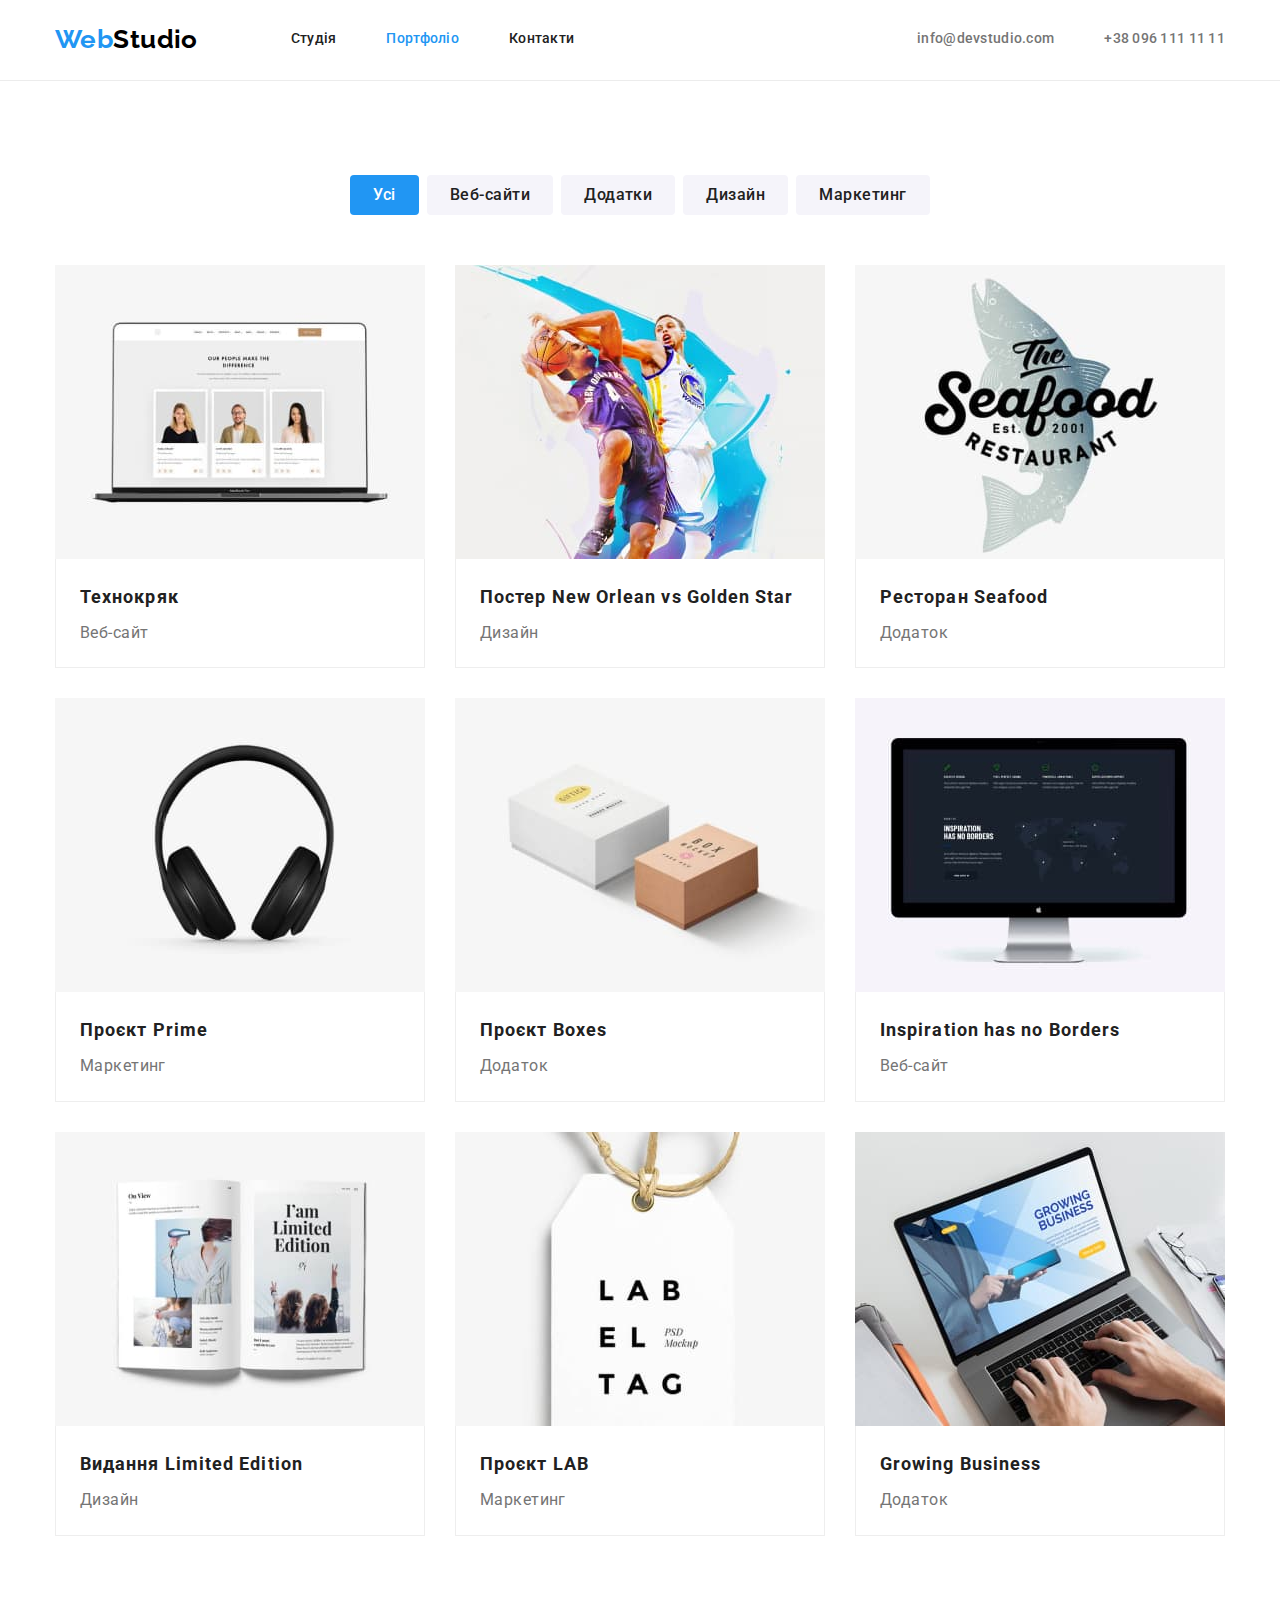
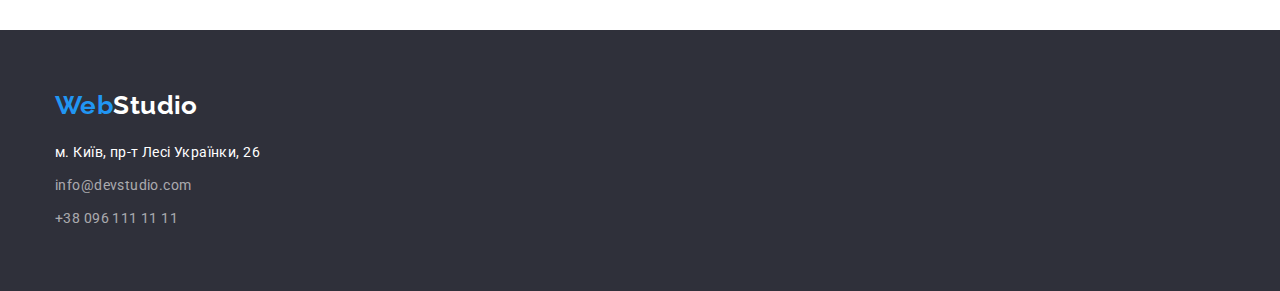
==== portfolio.html @ bf93a86b "Initial commit" ====
<!DOCTYPE html>
<html lang="uk">
  <head>
    <meta charset="UTF-8" />
    <meta http-equiv="X-UA-Compatible" content="IE=edge" />
    <meta name="viewport" content="width=device-width, initial-scale=1.0" />
    <title>WebStudio</title>
    <link rel="preconnect" href="https://fonts.googleapis.com" />
    <link rel="preconnect" href="https://fonts.gstatic.com" crossorigin />
    <link
      href="https://fonts.googleapis.com/css2?family=Raleway:wght@700&family=Roboto:wght@400;500;700;900&display=swap"
      rel="stylesheet"
    />
    <link
      rel="stylesheet"
      href="https://cdnjs.cloudflare.com/ajax/libs/modern-normalize/1.1.0/modern-normalize.min.css"
    />
    <link rel="stylesheet" href="./css/styles.css" />
  </head>
  <body>
    <!-- Шапка сайту -->
    <header class="header">
      <div class="container header-items">
        <nav class="site-nav">
          <a href="./index.html" class="logo-header link"
            >Web<span class="logo-black">Studio</span></a
          >
          <ul class="site-nav-list list">
            <li class="site-nav-item">
              <a class="site-nav-link link" href="./index.html">Студія</a>
            </li>
            <li class="site-nav-item">
              <a class="site-nav-link link current" href="./portfolio.html"
                >Портфоліо</a
              >
            </li>
            <li class="site-nav-item">
              <a class="site-nav-link link" href="">Контакти</a>
            </li>
          </ul>
        </nav>

        <ul class="contacts list">
          <li class="contact-item">
            <a class="contact-link link" href="mailto:info@devstudio.com"
              >info@devstudio.com</a
            >
          </li>
          <li class="contact-item">
            <a class="contact-link link" href="tell:+380961111111"
              >+38 096 111 11 11</a
            >
          </li>
        </ul>
      </div>
    </header>

    <!-- Основний і унікальний контент -->
    <main>
      <section class="section">
        <div class="container">
          <h1 class="section-title projects visually-hidden">Портфоліо</h1>
          <ul class="projects-filter list">
            <li class="projects-item-button">
              <button type="button" class="btn projects-button current">
                Усі
              </button>
            </li>
            <li class="projects-item-button">
              <button type="button" class="btn projects-button">
                Веб-сайти
              </button>
            </li>
            <li class="projects-item-button">
              <button type="button" class="btn projects-button">Додатки</button>
            </li>
            <li class="projects-item-button">
              <button type="button" class="btn projects-button">Дизайн</button>
            </li>
            <li class="projects-item-button">
              <button type="button" class="btn projects-button">
                Маркетинг
              </button>
            </li>
          </ul>

          <ul class="project-list list">
            <li class="project-item">
              <a href="" class="project-link link">
                <img
                  src="./images/portfolio-1.jpg"
                  alt="Сторінка веб-сайту на екрані лептопа"
                  width="370"
                  height="294"
                />
                <div class="project-description">
                  <h2 class="project-title">Технокряк</h2>
                  <p class="project-type">Веб-сайт</p>
                </div></a
              >
            </li>
            <li class="project-item">
              <a href="" class="project-link link"
                ><img
                  src="./images/portfolio-2.jpg"
                  alt="Два баскетболісти грають у м'яч"
                  width="370"
                  height="294"
                />
                <div class="project-description">
                  <h2 class="project-title">
                    Постер <span lang="en">New Orlean vs Golden Star</span>
                  </h2>
                  <p class="project-type">Дизайн</p>
                </div></a
              >
            </li>
            <li class="project-item">
              <a href="" class="project-link link"
                ><img
                  src="./images/portfolio-3.jpg"
                  alt="Логотип ресторану"
                  width="370"
                  height="294"
                />
                <div class="project-description">
                  <h2 class="project-title">
                    Ресторан <span lang="en">Seafood</span>
                  </h2>
                  <p class="project-type">Додаток</p>
                </div></a
              >
            </li>
            <li class="project-item">
              <a href="" class="project-link link"
                ><img
                  src="./images/portfolio-4.jpg"
                  alt="Навушники"
                  width="370"
                  height="294"
                />
                <div class="project-description">
                  <h2 class="project-title">
                    Проєкт <span lang="en">Prime</span>
                  </h2>
                  <p class="project-type">Маркетинг</p>
                </div></a
              >
            </li>
            <li class="project-item">
              <a href="" class="project-link link"
                ><img
                  src="./images/portfolio-5.jpg"
                  alt="Дві коробки"
                  width="370"
                  height="294"
                />
                <div class="project-description">
                  <h2 class="project-title">
                    Проєкт <span lang="en">Boxes</span>
                  </h2>
                  <p class="project-type">Додаток</p>
                </div></a
              >
            </li>
            <li class="project-item">
              <a href="" class="project-link link"
                ><img
                  src="./images/portfolio-6.jpg"
                  alt="Сторінка веб-сайту на моніторі"
                  width="370"
                  height="294"
                />
                <div class="project-description">
                  <h2 class="project-title" lang="en">
                    Inspiration has no Borders
                  </h2>
                  <p class="project-type">Веб-сайт</p>
                </div></a
              >
            </li>
            <li class="project-item">
              <a href="" class="project-link link"
                ><img
                  src="./images/portfolio-7.jpg"
                  alt="Розворот друкованого видання"
                  width="370"
                  height="294"
                />
                <div class="project-description">
                  <h2 class="project-title">
                    Видання <span lang="en"> Limited Edition</span>
                  </h2>
                  <p class="project-type">Дизайн</p>
                </div></a
              >
            </li>
            <li class="project-item">
              <a href="" class="project-link link"
                ><img
                  src="./images/portfolio-8.jpg"
                  alt="Паперова лейба з текстом"
                  width="370"
                  height="294"
                />
                <div class="project-description">
                  <h2 class="project-title">
                    Проєкт <span lang="en">LAB</span>
                  </h2>
                  <p class="project-type">Маркетинг</p>
                </div></a
              >
            </li>
            <li class="project-item">
              <a href="" class="project-link link"
                ><img
                  src="./images/portfolio-9.jpg"
                  alt="Сторінка додатку на екрані лептопу"
                  width="370"
                  height="294"
                />
                <div class="project-description">
                  <h2 class="project-title" lang="en">Growing Business</h2>
                  <p class="project-type">Додаток</p>
                </div></a
              >
            </li>
          </ul>
        </div>
      </section>
    </main>
    <!-- Футер -->
    <footer class="footer">
      <div class="container">
        <a href="./index.html" class="logo-footer link"
          >Web<span class="logo-white">Studio</span></a
        >
        <address class="address">
          <ul class="address-list list">
            <li class="address-item">
              <a
                class="address-link primary link"
                href="https://goo.gl/maps/5jb4CAZ57KKGYozQA"
                target="_blank"
                rel="noopener noreferrer nofollow"
                >м. Київ, пр-т Лесі Українки, 26</a
              >
            </li>
            <li class="address-item">
              <a
                class="address-link secondary link"
                href="mailto:info@devstudio.com"
                >info@devstudio.com</a
              >
            </li>
            <li class="address-item">
              <a class="address-link secondary link" href="tell:+380961111111"
                >+38 096 111 11 11</a
              >
            </li>
          </ul>
        </address>
      </div>
    </footer>
  </body>
</html>
---- css/styles.css ----
:root {
  --header-bg: #ffffff;
  --header-frame: #ececec;
  --logo-black: #000000;
  --primary-text-color: #757575;
  --secondary-text-color: #212121;
  --accent-color: #2196f3;
  /* --figma-bg: #f5f5f5; */
  --secondary-bg: #f5f4fa;
  --container-bg: #eeeeee;
  --footer-bg: #2f303a;
  --text-footer-color: rgba(255, 255, 255, 0.6);
}

/* * {
  outline: 1px solid tomato;
} */

body {
  background-color: var(--header-bg);
  color: var(--primary-text-color);

  font-family: Roboto, sans-serif;
  font-size: 14px;
  letter-spacing: 0.03em;
}

/* класи утиліти */

.container {
  width: 1200px;
  padding: 0 15px;
  margin: 0 auto;
}

h1,
h2,
h3,
h4,
h5,
h6,
p {
  margin: 0;
}

ul,
ol {
  margin: 0;
  padding-left: 0;
}

img {
  display: block;
}

.list {
  list-style: none;
}

.link {
  text-decoration: none;
}

.visually-hidden {
  position: absolute;
  width: 1px;
  height: 1px;
  margin: -1px;
  border: 0;
  padding: 0;

  white-space: nowrap;
  clip-path: inset(100%);
  clip: rect(0 0 0 0);
  overflow: hidden;
}

.btn {
  display: inline-block;
  border: 1px solid transparent;
  border-radius: 4px;

  font-family: inherit;
  font-size: 16px;
  text-align: center;
  cursor: pointer;
}

.section {
  padding-top: 94px;
  padding-bottom: 94px;
  background-color: var(--header-bg);
}

/* хедер */
.header {
  background-color: var(--header-bg);
  border-bottom: 1px solid var(--header-frame);
  padding-top: 24px;
  padding-bottom: 25px;
}

.header-items {
  display: flex;
  justify-content: space-between;
  align-items: center;
}

/* логотип */

.logo-header {
  display: block;
  margin-right: 93px;

  font-family: Raleway, sans-serif;
  color: var(--accent-color);
  font-weight: 700;
  font-size: 26px;
  line-height: 1.19;
}

.logo-black {
  color: var(--logo-black);
}

/* навігація і контакти */

.site-nav {
  display: flex;
  align-items: center;
}

.site-nav-list {
  display: flex;
  gap: 50px;
}

/* .site-nav-item:not(:last-child) {
  margin-right: 50px;
} */

.site-nav-link.link {
  display: block;

  color: var(--secondary-text-color);
  font-weight: 500;
  line-height: 1.14;
  letter-spacing: 0.02em;
  /* padding-top: 7.5px;
  padding-bottom: 7.5px; */
}

.site-nav-link:hover,
.site-nav-link:focus {
  color: var(--accent-color);
}

.site-nav-link.current {
  color: var(--accent-color);
}

.contacts {
  display: flex;
  gap: 50px;
}

/* .contact-item:not(:last-child) {
  margin-right: 50px;
} */

.contact-link {
  display: block;
  /* padding-top: 32px;
  padding-bottom: 32px; */

  color: var(--primary-text-color);
  font-weight: 500;
  line-height: 1.14;
  letter-spacing: 0.02em;
}

.contact-link:hover,
.contact-link:focus {
  color: var(--accent-color);
}

/* секція hero */

.hero {
  background-color: var(--footer-bg);
  text-align: center;
  padding-top: 200px;
  padding-bottom: 200px;
}

.hero-title {
  margin-bottom: 30px;
  width: 696px;
  margin-left: auto;
  margin-right: auto;

  color: var(--header-bg);
  font-weight: 900;
  font-size: 44px;
  line-height: 1.36;
  letter-spacing: 0.06em;
  text-transform: uppercase;
}

.hero-button {
  padding: 10px 32px;
  min-width: 216px;
  margin: 0 auto;

  background-color: var(--accent-color);
  color: var(--header-bg);
  /* box-shadow: 0px 4px 4px rgba(0, 0, 0, 0.15); */
  filter: drop-shadow(0px 4px 4px rgba(0, 0, 0, 0.25));

  font-weight: 700;
  line-height: 1.8;
  display: flex;
  letter-spacing: 0.06em;
}

/* секції Наші переваги і Чим ми займаємося */

.section-title {
  margin-bottom: 50px;

  color: var(--secondary-text-color);
  font-size: 36px;
  line-height: 1.6;
  text-align: center;
}

.features {
  display: flex;
  gap: 30px;
}

.features-item {
  max-width: 270px;
}

.features-title {
  margin-bottom: 10px;
  color: var(--secondary-text-color);
  font-size: 14px;
  line-height: 1.14;
  text-transform: uppercase;
}

.features-text {
  line-height: 1.71;
}

.section.work {
  padding-top: 0;
}

.work-list {
  display: flex;
  gap: 30px;
}

/* секція Команда */

.section.team {
  background-color: var(--secondary-bg);
}

.team-list {
  display: flex;
  gap: 30px;
}

.team-item {
  background-color: var(--header-bg);
  box-shadow: 0px 1px 3px rgba(0, 0, 0, 0.12), 0px 1px 1px rgba(0, 0, 0, 0.14),
    0px 2px 1px rgba(0, 0, 0, 0.2);
  border-radius: 0px 0px 4px 4px;
}

.team-card {
  padding-top: 30px;
  padding-bottom: 30px;
  text-align: center;
}

.team-name {
  margin-bottom: 10px;
  color: var(--secondary-text-color);
  font-weight: 500;
  font-size: 16px;
  line-height: 1.18;
  /* text-align: center; */
}

.team-title {
  font-size: 16px;
  line-height: 1.18;
  /* text-align: center; */
}

/* секція Портфоліо */

.projects-filter {
  display: flex;
  justify-content: center;
  gap: 8px;
  margin-bottom: 50px;
}

/* .projects-item-button:not(:last-child) {
    margin-right: 8px;
  } */

.projects-button {
  padding: 6px 22px;
  min-width: fit-content;

  background-color: var(--secondary-bg);
  color: var(--secondary-text-color);
  font-weight: 500;
  line-height: 1.6;
  letter-spacing: 0.03em;
}

.projects-button:hover,
.projects-button:focus {
  box-shadow: 0px 4px 4px rgba(0, 0, 0, 0.25);
}

.projects-button.current {
  background-color: var(--accent-color);
  color: var(--header-bg);
}

.project-list {
  display: flex;
  flex-wrap: wrap;
  gap: 30px;
}

.project-item {
  flex-basis: ((100%-60px)-3);
}

.project-item:hover,
.project-item:focus {
  filter: drop-shadow(0px 4px 4px rgba(0, 0, 0, 0.25))
    drop-shadow(0px 4px 4px rgba(0, 0, 0, 0.25));
}

.project-link {
  display: block;
}

.project-description {
  padding: 20px 24px;
  border: 1px solid var(--container-bg);
  border-top: transparent;
  background-color: var(--header-bg);
}

.project-title {
  margin-bottom: 4px;
  color: var(--secondary-text-color);
  font-size: 18px;
  line-height: 2;
  letter-spacing: 0.06em;
}

.project-type {
  font-size: 16px;
  line-height: 1.8;
  color: var(--primary-text-color);
}

/* футер */

.footer {
  padding-top: 60px;
  padding-bottom: 60px;
  background-color: var(--footer-bg);
}

.logo-footer {
  display: block;
  margin-bottom: 20px;

  font-family: Raleway, sans-serif;
  color: var(--accent-color);
  font-weight: 700;
  font-size: 26px;
  line-height: 1.19;
}

.logo-white {
  color: var(--header-bg);
}

.address-item:not(:last-child) {
  margin-bottom: 9px;
}

.address-link {
  font-style: normal;
  line-height: 1.71;
}

.address-link.primary {
  color: var(--header-bg);
}

.address-link.secondary {
  color: var(--text-footer-color);
}

.address-link.primary:hover,
.address-link.primary:focus {
  color: var(--accent-color);
}

.address-link.secondary:hover,
.address-link.secondary:focus {
  color: var(--accent-color);
}
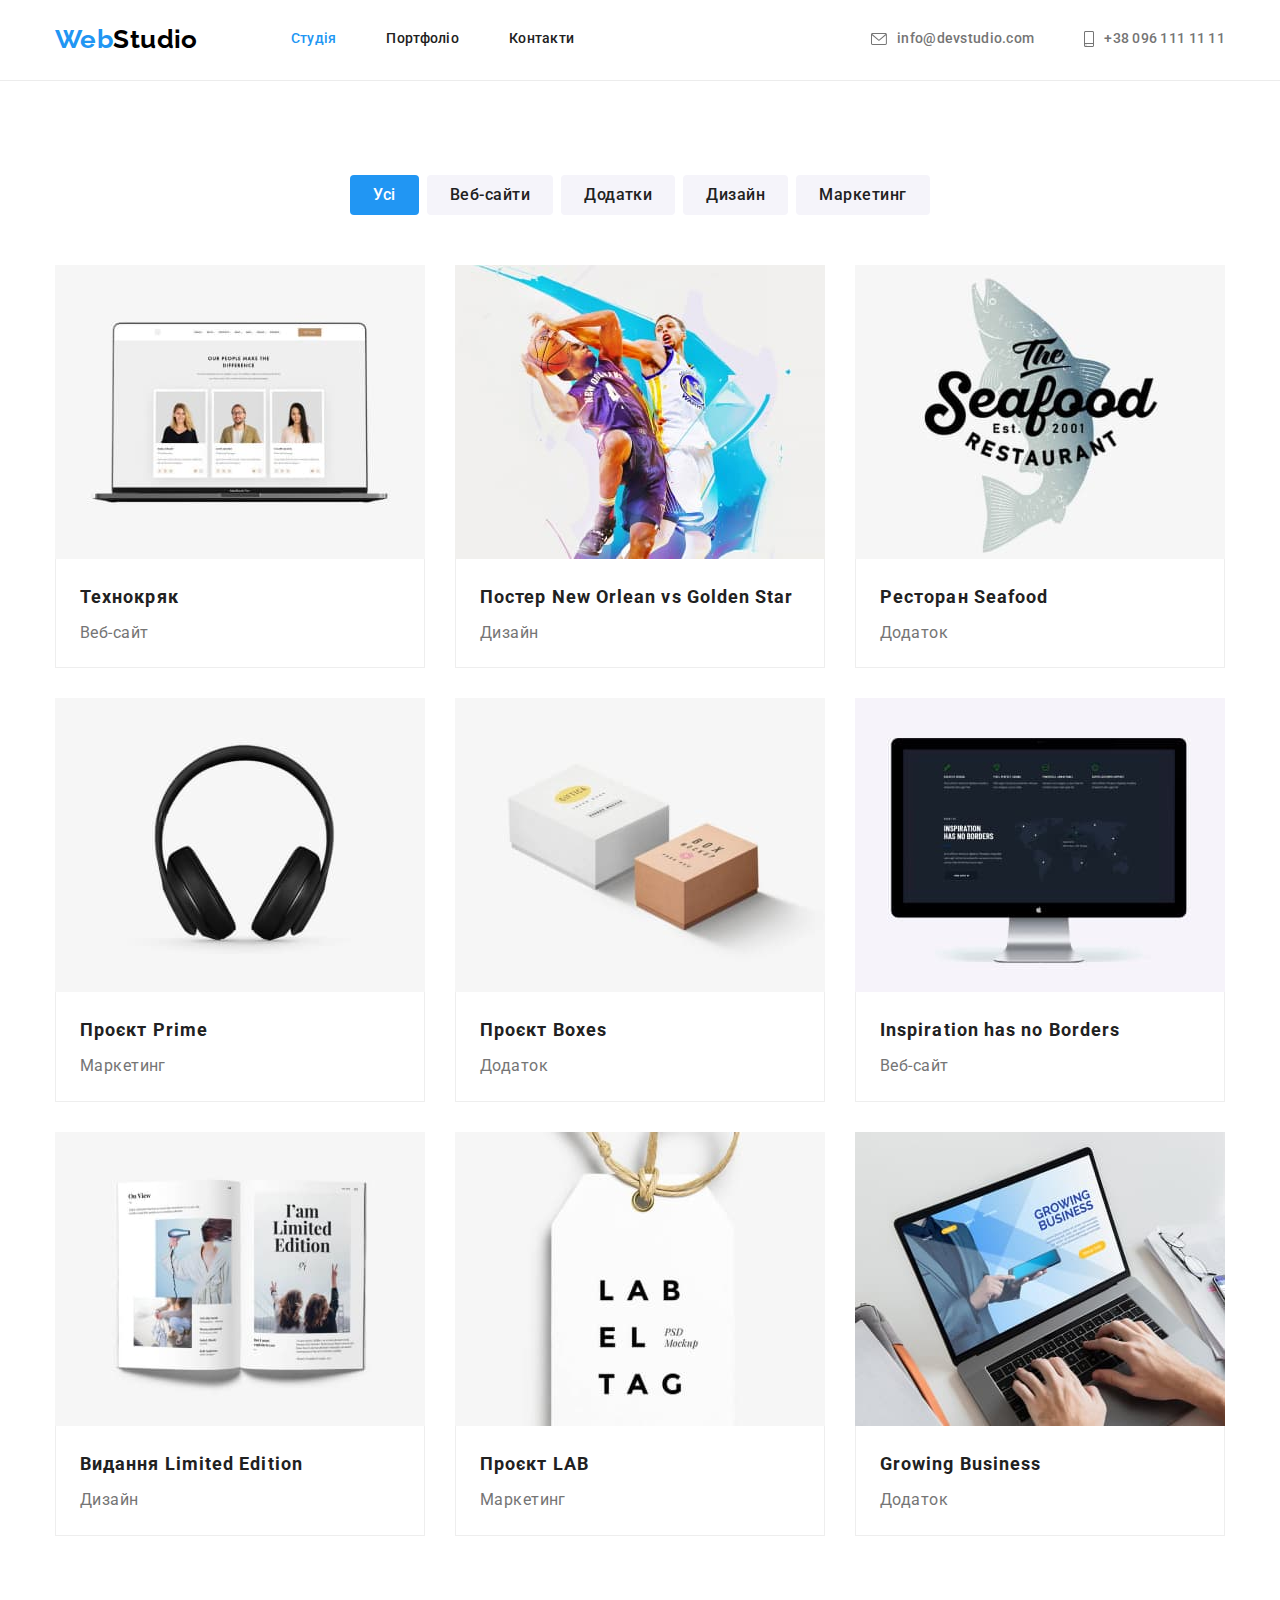
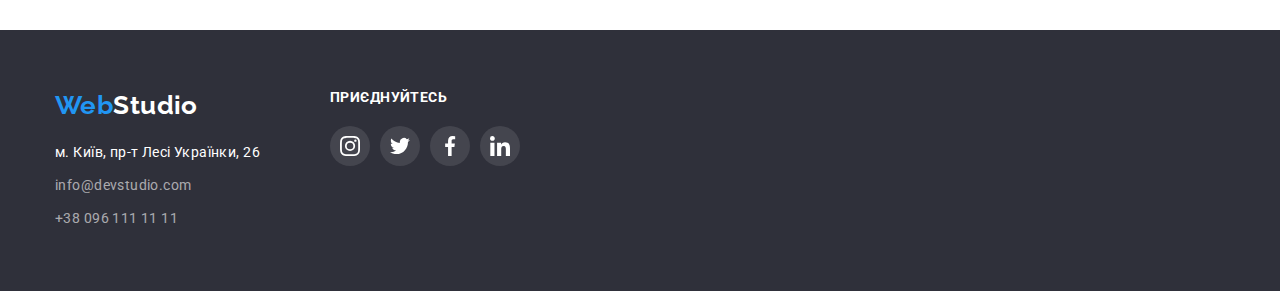
==== commit 2002d220: "Оновлює сторінку Портфоліо" ====
--- a/portfolio.html
+++ b/portfolio.html
@@ -27,10 +27,12 @@
           >
           <ul class="site-nav-list list">
             <li class="site-nav-item">
-              <a class="site-nav-link link" href="./index.html">Студія</a>
+              <a class="site-nav-link link current" href="./index.html"
+                >Студія</a
+              >
             </li>
             <li class="site-nav-item">
-              <a class="site-nav-link link current" href="./portfolio.html"
+              <a class="site-nav-link link" href="./portfolio.html"
                 >Портфоліо</a
               >
             </li>
@@ -43,11 +45,16 @@
         <ul class="contacts list">
           <li class="contact-item">
             <a class="contact-link link" href="mailto:info@devstudio.com"
-              >info@devstudio.com</a
+              ><svg class="contact-icon" width="16" height="12">
+                <use href="./images/symbol-defs.svg#icon-envelope"></use>
+              </svg>
+              info@devstudio.com</a
             >
           </li>
           <li class="contact-item">
             <a class="contact-link link" href="tell:+380961111111"
+              ><svg class="contact-icon" width="10" height="16">
+                <use href="./images/symbol-defs.svg#icon-smartphone"></use></svg
               >+38 096 111 11 11</a
             >
           </li>
@@ -231,35 +238,70 @@
     </main>
     <!-- Футер -->
     <footer class="footer">
-      <div class="container">
-        <a href="./index.html" class="logo-footer link"
-          >Web<span class="logo-white">Studio</span></a
-        >
-        <address class="address">
-          <ul class="address-list list">
-            <li class="address-item">
-              <a
-                class="address-link primary link"
-                href="https://goo.gl/maps/5jb4CAZ57KKGYozQA"
-                target="_blank"
-                rel="noopener noreferrer nofollow"
-                >м. Київ, пр-т Лесі Українки, 26</a
-              >
-            </li>
-            <li class="address-item">
-              <a
-                class="address-link secondary link"
-                href="mailto:info@devstudio.com"
-                >info@devstudio.com</a
-              >
-            </li>
-            <li class="address-item">
-              <a class="address-link secondary link" href="tell:+380961111111"
-                >+38 096 111 11 11</a
-              >
+      <div class="container footer-flex">
+        <div class="footer-address">
+          <a href="./index.html" class="logo-footer link"
+            >Web<span class="logo-white">Studio</span></a
+          >
+          <address class="address">
+            <ul class="address-list list">
+              <li class="address-item">
+                <a
+                  class="address-link primary link"
+                  href="https://goo.gl/maps/5jb4CAZ57KKGYozQA"
+                  target="_blank"
+                  rel="noopener noreferrer nofollow"
+                  >м. Київ, пр-т Лесі Українки, 26</a
+                >
+              </li>
+              <li class="address-item">
+                <a
+                  class="address-link secondary link"
+                  href="mailto:info@devstudio.com"
+                  >info@devstudio.com</a
+                >
+              </li>
+              <li class="address-item">
+                <a class="address-link secondary link" href="tell:+380961111111"
+                  >+38 096 111 11 11</a
+                >
+              </li>
+            </ul>
+          </address>
+        </div>
+        <div class="footer-socials">
+          <h3 class="footer-socials-title">Приєднуйтесь</h3>
+          <ul class="footer-socials-list list">
+            <li class="footer-social-item">
+              <a href="" class="footer-social-link">
+                <svg class="footer-social-icon" width="20" height="20">
+                  <use href="./images/symbol-defs.svg#icon-instagram"></use>
+                </svg>
+              </a>
+            </li>
+            <li class="footer-social-item">
+              <a href="" class="footer-social-link">
+                <svg class="footer-social-icon" width="20" height="20">
+                  <use href="./images/symbol-defs.svg#icon-twitter"></use>
+                </svg>
+              </a>
+            </li>
+            <li class="footer-social-item">
+              <a href="" class="footer-social-link">
+                <svg class="footer-social-icon" width="20" height="20">
+                  <use href="./images/symbol-defs.svg#icon-facebook"></use>
+                </svg>
+              </a>
+            </li>
+            <li class="footer-social-item">
+              <a href="" class="footer-social-link">
+                <svg class="footer-social-icon" width="20" height="20">
+                  <use href="./images/symbol-defs.svg#icon-linkedin"></use>
+                </svg>
+              </a>
             </li>
           </ul>
-        </address>
+        </div>
       </div>
     </footer>
   </body>
--- a/css/styles.css
+++ b/css/styles.css
@@ -8,8 +8,12 @@
   /* --figma-bg: #f5f5f5; */
   --secondary-bg: #f5f4fa;
   --container-bg: #eeeeee;
+  --client-section-grey: #afb1b8;
   --footer-bg: #2f303a;
   --text-footer-color: rgba(255, 255, 255, 0.6);
+  --hero-bg: #c4c4c4;
+  --hero-bg-gradient: rgba(47, 48, 58, 0.4);
+  --social-links-color: #afb1b8;
 }
 
 /* * {
@@ -164,14 +168,13 @@
   gap: 50px;
 }
 
-/* .contact-item:not(:last-child) {
-  margin-right: 50px;
-} */
+.contact-item {
+  align-items: center;
+}
 
 .contact-link {
-  display: block;
-  /* padding-top: 32px;
-  padding-bottom: 32px; */
+  display: flex;
+  align-items: center;
 
   color: var(--primary-text-color);
   font-weight: 500;
@@ -179,6 +182,11 @@
   letter-spacing: 0.02em;
 }
 
+.contact-icon {
+  --primary-text-color: currentColor;
+  margin-right: 10px;
+}
+
 .contact-link:hover,
 .contact-link:focus {
   color: var(--accent-color);
@@ -187,10 +195,24 @@
 /* секція hero */
 
 .hero {
-  background-color: var(--footer-bg);
+  background-color: var(--hero-bg);
   text-align: center;
+}
+
+.hero-image {
+  background-image: linear-gradient(
+      to right,
+      var(--hero-bg-gradient),
+      var(--hero-bg-gradient)
+    ),
+    url(../images/hero-bg-image.jpg);
+  width: 1600px;
+  background-size: contain;
+  background-repeat: no-repeat;
+  background-position: center;
   padding-top: 200px;
   padding-bottom: 200px;
+  margin: 0 auto;
 }
 
 .hero-title {
@@ -214,7 +236,7 @@
 
   background-color: var(--accent-color);
   color: var(--header-bg);
-  /* box-shadow: 0px 4px 4px rgba(0, 0, 0, 0.15); */
+  box-shadow: 0px 4px 4px rgba(0, 0, 0, 0.15);
   filter: drop-shadow(0px 4px 4px rgba(0, 0, 0, 0.25));
 
   font-weight: 700;
@@ -241,6 +263,15 @@
 
 .features-item {
   max-width: 270px;
+}
+
+.features-img {
+  width: 270px;
+  height: 120px;
+  background: #f5f4fa;
+  border-radius: 4px;
+  padding: 25px 100px;
+  margin-bottom: 30px;
 }
 
 .features-title {
@@ -294,13 +325,75 @@
   font-weight: 500;
   font-size: 16px;
   line-height: 1.18;
-  /* text-align: center; */
 }
 
 .team-title {
   font-size: 16px;
   line-height: 1.18;
-  /* text-align: center; */
+  margin-bottom: 16px;
+}
+
+.team-socials-list {
+  display: flex;
+  gap: 10px;
+  justify-content: center;
+}
+
+.social-item {
+}
+
+.social-link {
+  display: inline-flex;
+  justify-content: center;
+  align-items: center;
+  width: 40px;
+  height: 40px;
+  border-radius: 50%;
+  background-color: var(--header-bg);
+  color: var(--client-section-grey);
+}
+
+.social-icon {
+  --icon-color: currentColor;
+}
+
+.social-link:hover,
+.social-link:focus {
+  background-color: var(--accent-color);
+  color: var(--header-bg);
+}
+
+/* клієнти */
+
+.clients-list {
+  display: flex;
+  gap: 30px;
+}
+
+/* .client-item {
+  text-align: center;
+  padding: 10 px 106px;
+} */
+
+.client-link {
+  display: inline-flex;
+  justify-content: center;
+  align-items: center;
+  width: 170px;
+  height: 92px;
+  border: 1px solid var(--client-section-grey);
+  border-radius: 4px;
+  color: var(--client-section-grey);
+}
+
+.client-icon {
+  --color: currentColor;
+}
+
+.client-link:hover,
+.client-link:focus {
+  border-color: var(--accent-color);
+  color: var(--accent-color);
 }
 
 /* секція Портфоліо */
@@ -386,6 +479,12 @@
   background-color: var(--footer-bg);
 }
 
+.footer-flex {
+  display: flex;
+  gap: 70px;
+  /* align-items: flex-start; */
+}
+
 .logo-footer {
   display: block;
   margin-bottom: 20px;
@@ -427,3 +526,37 @@
 .address-link.secondary:focus {
   color: var(--accent-color);
 }
+
+.footer-socials-title {
+  margin-bottom: 20px;
+  color: var(--header-bg);
+  font-size: 14px;
+  line-height: 1.14;
+  text-transform: uppercase;
+}
+
+.footer-socials-list {
+  display: flex;
+  gap: 10px;
+  justify-content: center;
+}
+
+.footer-social-link {
+  display: inline-flex;
+  justify-content: center;
+  align-items: center;
+  width: 40px;
+  height: 40px;
+  border-radius: 50%;
+  background-color: rgba(255, 255, 255, 0.1);
+  color: var(--header-bg);
+}
+
+.footer-social-icon {
+  --icon-color: currentColor;
+}
+
+.footer-social-link:hover,
+.footer-social-link:focus {
+  background-color: var(--accent-color);
+}
